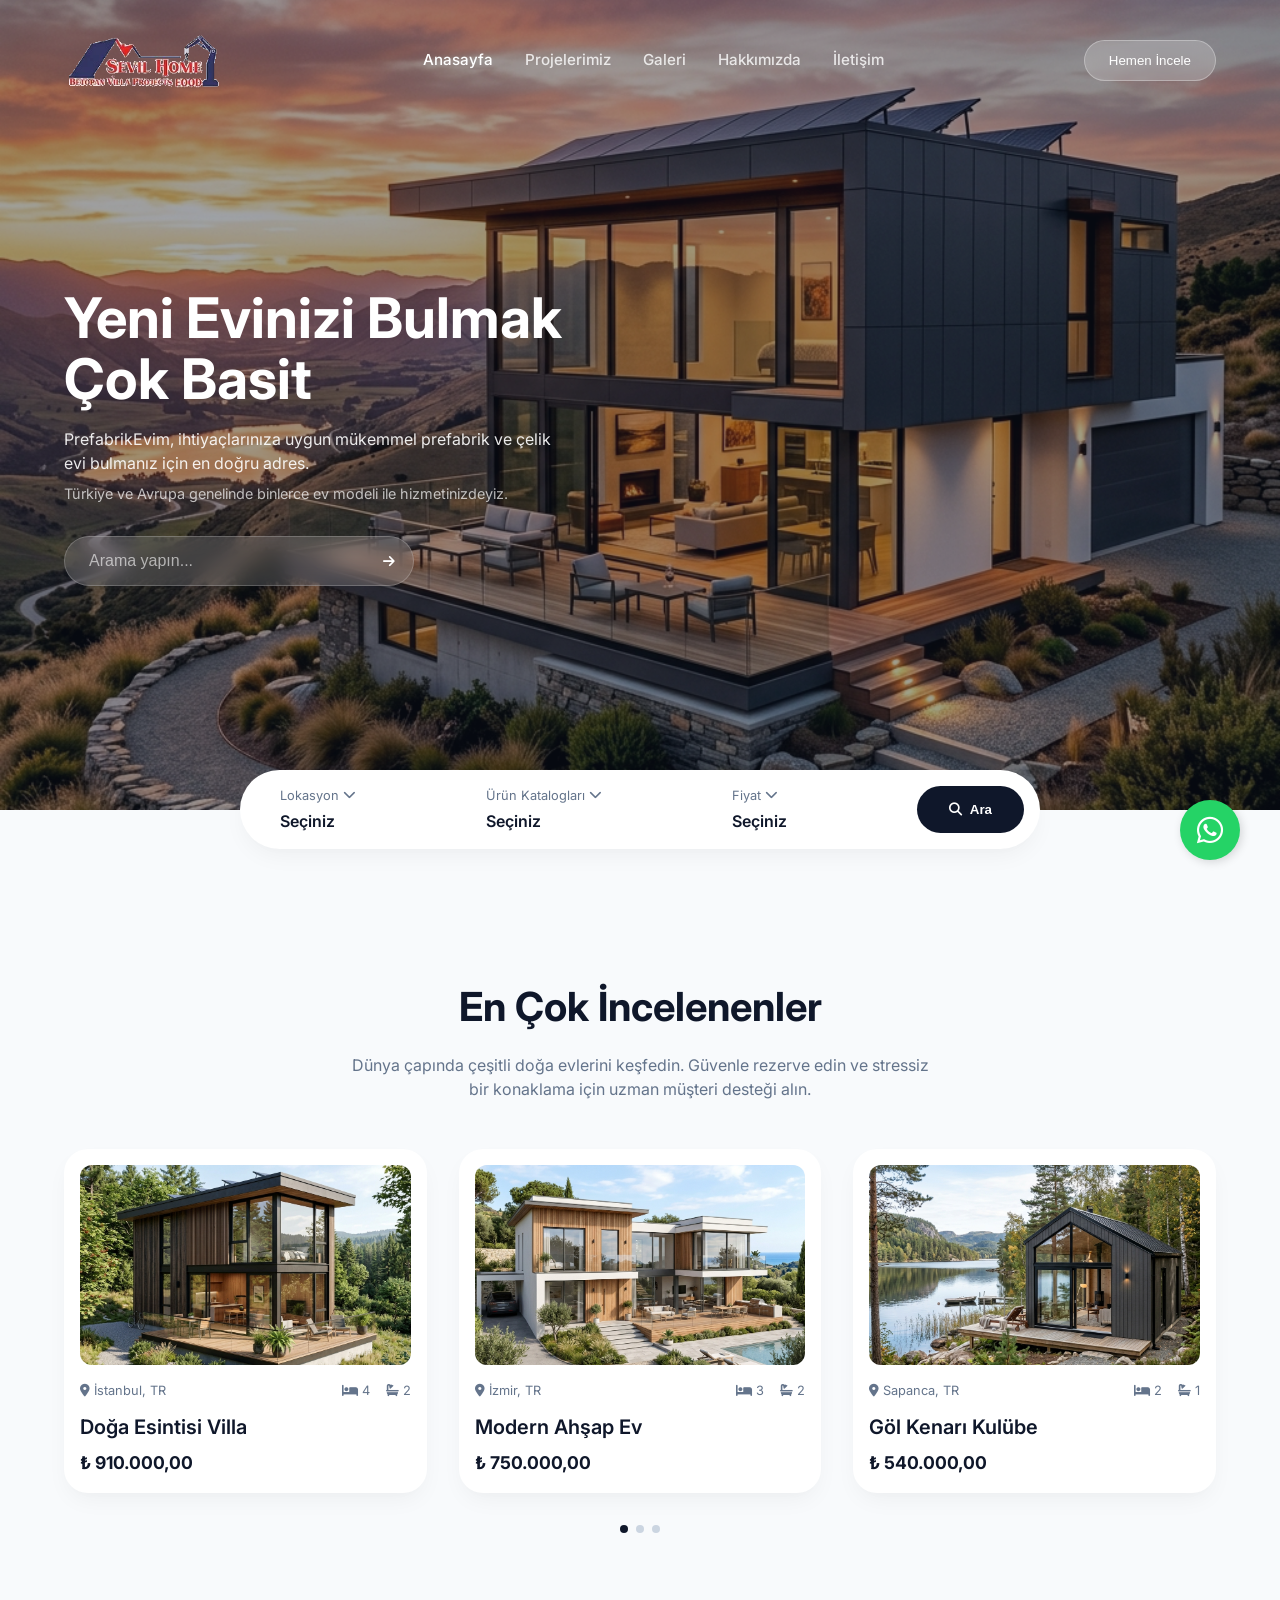
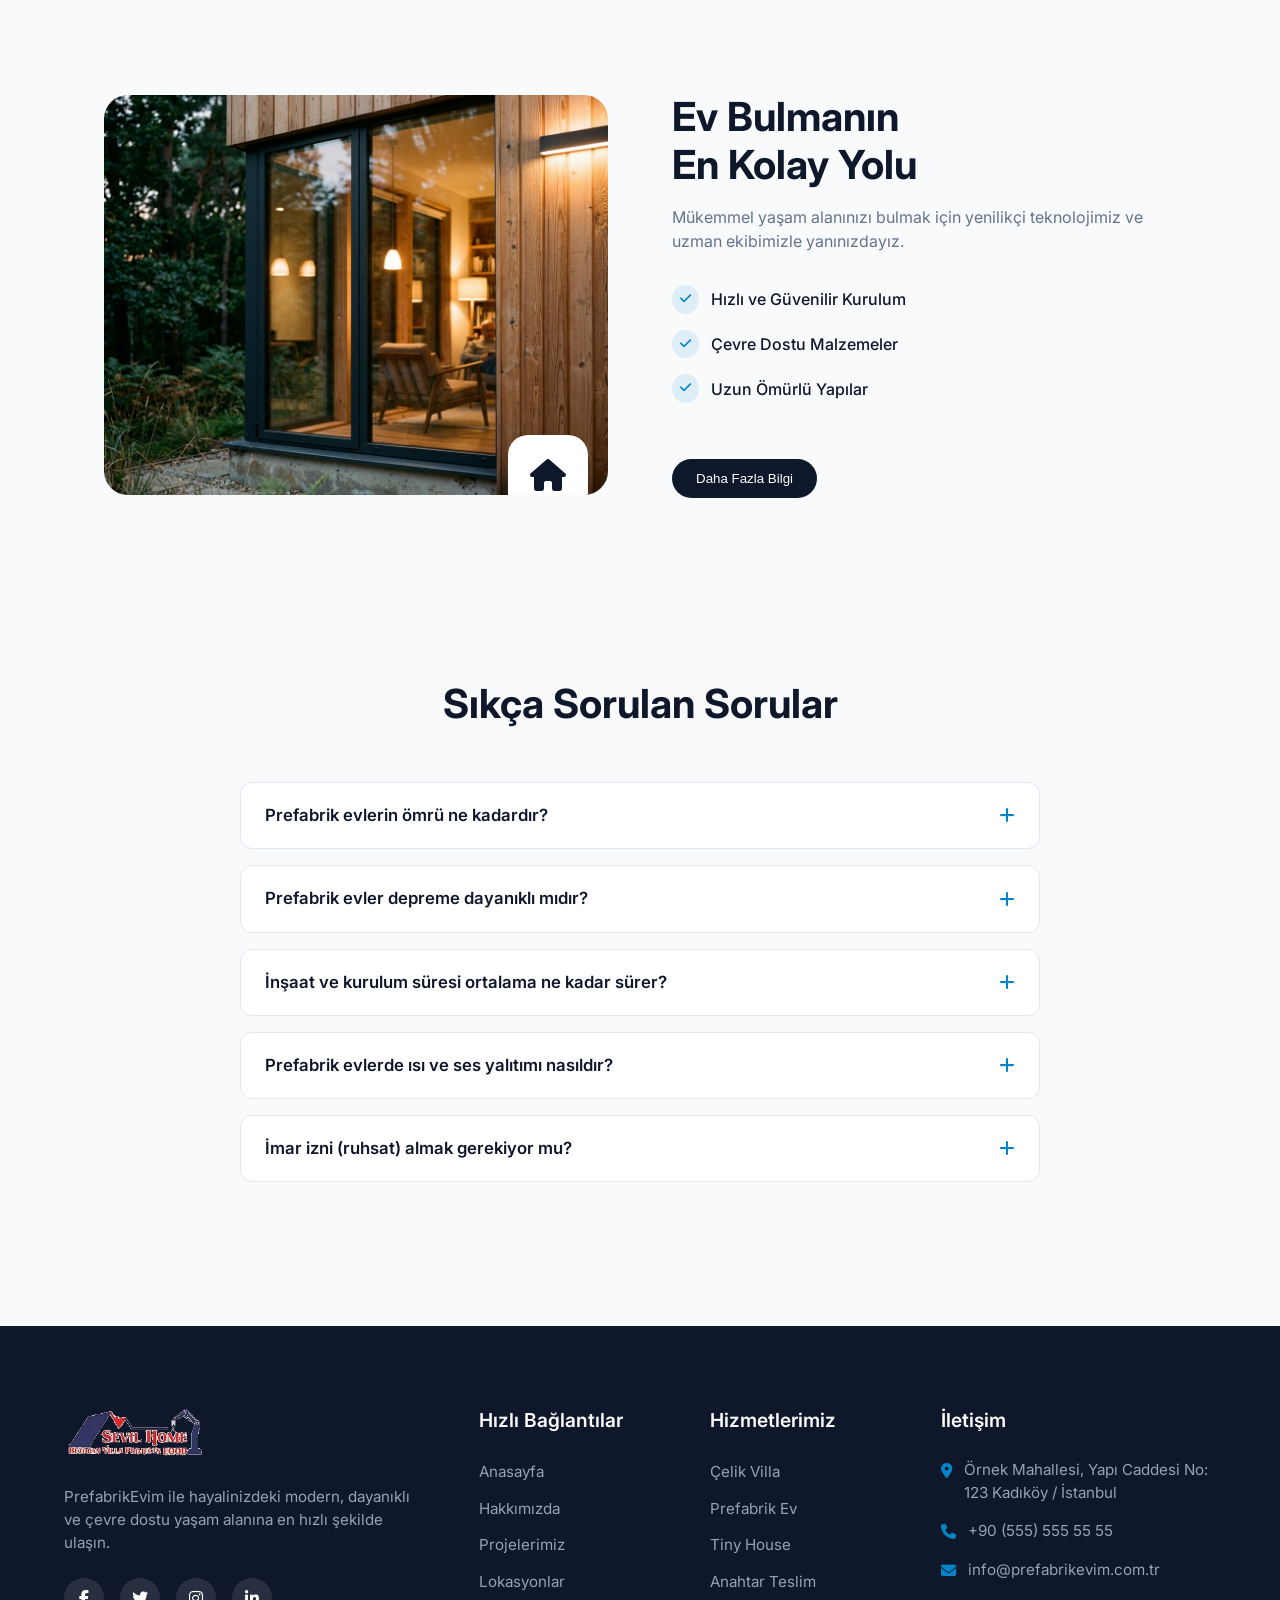
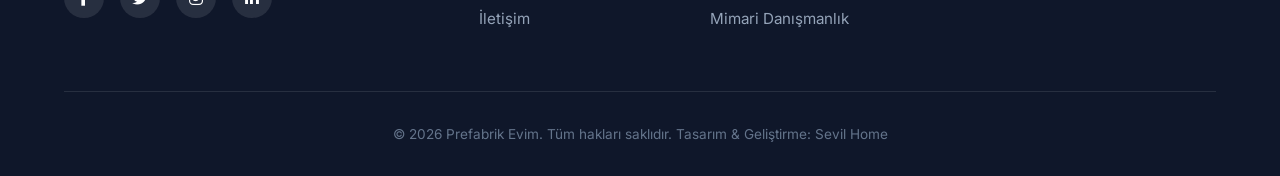
==== index.html @ 85bfe760 "Sevil Home Web Sitesi - Tasarım ve Mobil Uyumluluk Güncellemeleri" ====
<!DOCTYPE html>
<html lang="tr">
<head>
    <meta charset="UTF-8">
    <meta name="viewport" content="width=device-width, initial-scale=1.0">
    <title>Prefabrik Evim - Hayalinizdeki Evi Basitçe Bulun</title>
    <meta name="description" content="En iyi çelik konstrüksiyon ve prefabrik ev modellerini inceleyin. Hayalinizdeki modern, doğa ile iç içe prefabrik evi bulun.">
    <link rel="stylesheet" href="style.css">
    <!-- Google Fonts -->
    <link rel="preconnect" href="https://fonts.googleapis.com">
    <link rel="preconnect" href="https://fonts.gstatic.com" crossorigin>
    <link href="https://fonts.googleapis.com/css2?family=Inter:wght@300;400;500;600;700&display=swap" rel="stylesheet">
    <!-- FontAwesome for Icons -->
    <link rel="stylesheet" href="https://cdnjs.cloudflare.com/ajax/libs/font-awesome/6.4.0/css/all.min.css">
    
    <!-- DataLayer -->
    <script>
        window.dataLayer = window.dataLayer || [];
        function gtag(){dataLayer.push(arguments);}
        
        // Initial page view event
        dataLayer.push({
            'event': 'page_view',
            'page_title': 'Prefabrik Evim - Anasayfa',
            'page_location': window.location.href
        });
    </script>
</head>
<body>
    <!-- Navbar -->
    <header class="navbar">
        <div class="logo">
            <img src="image/sevilhome-kucuk-logo_1.webp" alt="Sevil Home Logo">
        </div>
        <nav class="nav-links">
            <a href="#" class="active">Anasayfa</a>
            <a href="navbar/projelerimiz.html">Projelerimiz</a>
            <a href="navbar/galeri.html">Galeri</a>
            <a href="navbar/hakkimizda.html">Hakkımızda</a>
            <a href="navbar/iletisim.html">İletişim</a>
        </nav>
        <button class="btn-primary" onclick="triggerEvent('try_now_click')">Hemen İncele</button>
        <div class="mobile-menu-icon" onclick="toggleMenu()">
            <i class="fa-solid fa-bars"></i>
        </div>
    </header>

    <main>
        <!-- Hero Section -->
        <section class="hero" id="hero-section">
            <div class="hero-content">
                <h1>Yeni Evinizi Bulmak<br>Çok Basit</h1>
                <p>PrefabrikEvim, ihtiyaçlarınıza uygun mükemmel prefabrik ve çelik evi bulmanız için en doğru adres.</p>
                <p class="sub-desc">Türkiye ve Avrupa genelinde binlerce ev modeli ile hizmetinizdeyiz.</p>
                
                <div class="hero-search">
                    <input type="text" placeholder="Arama yapın..." id="hero-search-input">
                    <button class="btn-icon" onclick="triggerSearch('hero')"><i class="fa-solid fa-arrow-right"></i></button>
                </div>
            </div>
            <div class="hero-image-container">
                <!-- Background is handled via CSS or we can use img -->
            </div>
        </section>

        <!-- Floating Search Box -->
        <div class="floating-search">
            <div class="search-item custom-dropdown" onclick="toggleDropdown(this, event)">
                <span class="label">Lokasyon <i class="fa-solid fa-chevron-down"></i></span>
                <span class="value" id="selected-location">Seçiniz</span>
                <div class="dropdown-menu">
                    <div class="dropdown-option" onclick="selectOption(event, 'Tüm Lokasyonlar', 'selected-location')">Tüm Lokasyonlar</div>
                    <div class="dropdown-option" onclick="selectOption(event, 'İstanbul', 'selected-location')">İstanbul</div>
                    <div class="dropdown-option" onclick="selectOption(event, 'İzmir', 'selected-location')">İzmir</div>
                    <div class="dropdown-option" onclick="selectOption(event, 'Ankara', 'selected-location')">Ankara</div>
                    <div class="dropdown-option" onclick="selectOption(event, 'Antalya', 'selected-location')">Antalya</div>
                </div>
            </div>
            <div class="search-item custom-dropdown" onclick="toggleDropdown(this, event)">
                <span class="label">Ürün Katalogları <i class="fa-solid fa-chevron-down"></i></span>
                <span class="value" id="selected-catalog">Seçiniz</span>
                <div class="dropdown-menu">
                    <div class="dropdown-option" onclick="selectOption(event, 'Tüm Kataloglar', 'selected-catalog')">Tüm Kataloglar</div>
                    <div class="dropdown-option" onclick="selectOption(event, 'Çelik Villa Kataloğu', 'selected-catalog')">Çelik Villa Kataloğu</div>
                    <div class="dropdown-option" onclick="selectOption(event, 'Prefabrik Ev Kataloğu', 'selected-catalog')">Prefabrik Ev Kataloğu</div>
                    <div class="dropdown-option" onclick="selectOption(event, 'Tiny House Kataloğu', 'selected-catalog')">Tiny House Kataloğu</div>
                    <div class="dropdown-option" onclick="selectOption(event, 'Konteyner Kataloğu', 'selected-catalog')">Konteyner Kataloğu</div>
                </div>
            </div>
            <div class="search-item custom-dropdown" onclick="toggleDropdown(this, event)">
                <span class="label">Fiyat <i class="fa-solid fa-chevron-down"></i></span>
                <span class="value" id="selected-price">Seçiniz</span>
                <div class="dropdown-menu">
                    <div class="dropdown-option" onclick="selectOption(event, 'Tüm Fiyatlar', 'selected-price')">Tüm Fiyatlar</div>
                    <div class="dropdown-option" onclick="selectOption(event, '0-500.000 ₺', 'selected-price')">0 – 500.000 ₺</div>
                    <div class="dropdown-option" onclick="selectOption(event, '500.000-1.000.000 ₺', 'selected-price')">500.000 – 1.000.000 ₺</div>
                    <div class="dropdown-option" onclick="selectOption(event, '1.000.000-2.000.000 ₺', 'selected-price')">1.000.000 – 2.000.000 ₺</div>
                    <div class="dropdown-option" onclick="selectOption(event, '2.000.000+ ₺', 'selected-price')">2.000.000+ ₺</div>
                </div>
            </div>
            <button class="btn-search-large" onclick="runSearch()">
                <i class="fa-solid fa-magnifying-glass"></i> Ara
            </button>
        </div>

        <!-- Search Results Section (hidden by default) -->
        <section class="search-results" id="search-results" style="display:none;">
            <div class="search-results-header">
                <h2>Arama Sonuçları</h2>
                <span id="results-count" class="results-count"></span>
                <button class="btn-clear-search" onclick="clearSearch()"><i class="fa-solid fa-xmark"></i> Aramayı Temizle</button>
            </div>
            <div class="cards-grid" id="results-grid"></div>
            <p class="no-results" id="no-results" style="display:none;">Seçtiğiniz kriterlere uygun proje bulunamadı.</p>
        </section>

        <!-- Most Viewed Section -->
        <section class="most-viewed">
            <div class="section-header">
                <h2>En Çok İncelenenler</h2>
                <p>Dünya çapında çeşitli doğa evlerini keşfedin. Güvenle rezerve edin ve stressiz bir konaklama için uzman müşteri desteği alın.</p>
            </div>
            
            <div class="cards-grid">
                <!-- Card 1 -->
                <div class="card"
                    data-lokasyon="istanbul"
                    data-kategori="celik-villa"
                    data-fiyat="910000"
                    onclick="triggerItemView('Doğa Esintisi Villa', '910000')">
                    <div class="card-img">
                        <img src="assets/card1.png" alt="Ocean Breeze Villa" loading="lazy">
                    </div>
                    <div class="card-info">
                        <div class="card-meta">
                            <span><i class="fa-solid fa-location-dot"></i> İstanbul, TR</span>
                            <div class="specs">
                                <span><i class="fa-solid fa-bed"></i> 4</span>
                                <span><i class="fa-solid fa-bath"></i> 2</span>
                            </div>
                        </div>
                        <h3>Doğa Esintisi Villa</h3>
                        <p class="price">₺ 910.000,00</p>
                    </div>
                </div>

                <!-- Card 2 -->
                <div class="card"
                    data-lokasyon="izmir"
                    data-kategori="prefabrik-ev"
                    data-fiyat="750000"
                    onclick="triggerItemView('Modern Ahşap Ev', '750000')">
                    <div class="card-img">
                        <img src="assets/card2.png" alt="Jakson House" loading="lazy">
                    </div>
                    <div class="card-info">
                        <div class="card-meta">
                            <span><i class="fa-solid fa-location-dot"></i> İzmir, TR</span>
                            <div class="specs">
                                <span><i class="fa-solid fa-bed"></i> 3</span>
                                <span><i class="fa-solid fa-bath"></i> 2</span>
                            </div>
                        </div>
                        <h3>Modern Ahşap Ev</h3>
                        <p class="price">₺ 750.000,00</p>
                    </div>
                </div>

                <!-- Card 3 -->
                <div class="card"
                    data-lokasyon="sapanca"
                    data-kategori="tiny-house"
                    data-fiyat="540000"
                    onclick="triggerItemView('Göl Kenarı Kulübe', '540000')">
                    <div class="card-img">
                        <img src="assets/card3.png" alt="Lakeside Cottage" loading="lazy">
                    </div>
                    <div class="card-info">
                        <div class="card-meta">
                            <span><i class="fa-solid fa-location-dot"></i> Sapanca, TR</span>
                            <div class="specs">
                                <span><i class="fa-solid fa-bed"></i> 2</span>
                                <span><i class="fa-solid fa-bath"></i> 1</span>
                            </div>
                        </div>
                        <h3>Göl Kenarı Kulübe</h3>
                        <p class="price">₺ 540.000,00</p>
                    </div>
                </div>
            </div>
            
            <div class="dots">
                <span class="dot active"></span>
                <span class="dot"></span>
                <span class="dot"></span>
            </div>
        </section>

        <!-- Bottom Section -->
        <section class="easiest-method">
            <div class="method-image">
                <img src="assets/bottom.png" alt="Modern Architecture" loading="lazy">
                <div class="home-icon-overlay">
                    <i class="fa-solid fa-house"></i>
                </div>
            </div>
            <div class="method-content">
                <h2>Ev Bulmanın<br>En Kolay Yolu</h2>
                <p>Mükemmel yaşam alanınızı bulmak için yenilikçi teknolojimiz ve uzman ekibimizle yanınızdayız.</p>
                <ul class="features">
                    <li><i class="fa-solid fa-check"></i> Hızlı ve Güvenilir Kurulum</li>
                    <li><i class="fa-solid fa-check"></i> Çevre Dostu Malzemeler</li>
                    <li><i class="fa-solid fa-check"></i> Uzun Ömürlü Yapılar</li>
                </ul>
                <button class="btn-primary mt-4" onclick="triggerEvent('learn_more_click')">Daha Fazla Bilgi</button>
            </div>
        </section>

        <!-- FAQ Section -->
        <section class="faq-section">
            <div class="faq-container">
                <h2 class="faq-title">Sıkça Sorulan Sorular</h2>
                <div class="faq-list">
                    <div class="faq-item">
                        <div class="faq-question" onclick="toggleFaq(this)">
                            <span>Prefabrik evlerin ömrü ne kadardır?</span>
                            <i class="fa-solid fa-plus"></i>
                        </div>
                        <div class="faq-answer">
                            <p>Prefabrik evler, kullanılan malzemeye ve bakımına bağlı olarak ortalama 40-50 yıl ve üzeri ömre sahiptir. Çelik konstrüksiyonlu yapılar ise 100 yıla kadar dayanıklılık gösterebilir.</p>
                        </div>
                    </div>
                    
                    <div class="faq-item">
                        <div class="faq-question" onclick="toggleFaq(this)">
                            <span>Prefabrik evler depreme dayanıklı mıdır?</span>
                            <i class="fa-solid fa-plus"></i>
                        </div>
                        <div class="faq-answer">
                            <p>Evet, prefabrik evler esnek yapıları ve çelik konstrüksiyon destekleri sayesinde şiddetli depremlere karşı oldukça dayanıklı ve güvenlidir.</p>
                        </div>
                    </div>
                    
                    <div class="faq-item">
                        <div class="faq-question" onclick="toggleFaq(this)">
                            <span>İnşaat ve kurulum süresi ortalama ne kadar sürer?</span>
                            <i class="fa-solid fa-plus"></i>
                        </div>
                        <div class="faq-answer">
                            <p>Evin büyüklüğüne ve projenin detaylarına göre değişiklik göstermekle birlikte, fabrikasyon üretimi 1-2 hafta, sahada kurulumu ise ortalama 15-30 gün içerisinde tamamlanmaktadır.</p>
                        </div>
                    </div>
                    
                    <div class="faq-item">
                        <div class="faq-question" onclick="toggleFaq(this)">
                            <span>Prefabrik evlerde ısı ve ses yalıtımı nasıldır?</span>
                            <i class="fa-solid fa-plus"></i>
                        </div>
                        <div class="faq-answer">
                            <p>Kullanılan yüksek yoğunluklu izolasyon malzemeleri (taş yünü, EPS vb.) sayesinde geleneksel betonarme binalara göre çok daha yüksek ısı ve ses yalıtımı sağlar.</p>
                        </div>
                    </div>
                    
                    <div class="faq-item">
                        <div class="faq-question" onclick="toggleFaq(this)">
                            <span>İmar izni (ruhsat) almak gerekiyor mu?</span>
                            <i class="fa-solid fa-plus"></i>
                        </div>
                        <div class="faq-answer">
                            <p>Evet, betonarme evlerde olduğu gibi prefabrik evler için de ilgili belediyeden mimari proje onaylatılarak imar izni ve yapı ruhsatı alınması zorunludur.</p>
                        </div>
                    </div>
                </div>
            </div>
        </section>
    </main>

    <!-- Footer Section -->
    <footer class="footer">
        <div class="footer-container">
            <div class="footer-brand">
                <img src="image/sevilhome-kucuk-logo_1.webp" alt="Sevil Home Logo" class="footer-logo">
                <p>PrefabrikEvim ile hayalinizdeki modern, dayanıklı ve çevre dostu yaşam alanına en hızlı şekilde ulaşın.</p>
                <div class="social-links">
                    <a href="#"><i class="fa-brands fa-facebook-f"></i></a>
                    <a href="#"><i class="fa-brands fa-twitter"></i></a>
                    <a href="#"><i class="fa-brands fa-instagram"></i></a>
                    <a href="#"><i class="fa-brands fa-linkedin-in"></i></a>
                </div>
            </div>
            
            <div class="footer-links">
                <h3>Hızlı Bağlantılar</h3>
                <ul>
                    <li><a href="#">Anasayfa</a></li>
                    <li><a href="#">Hakkımızda</a></li>
                    <li><a href="#">Projelerimiz</a></li>
                    <li><a href="#">Lokasyonlar</a></li>
                    <li><a href="#">İletişim</a></li>
                </ul>
            </div>
            
            <div class="footer-links">
                <h3>Hizmetlerimiz</h3>
                <ul>
                    <li><a href="#">Çelik Villa</a></li>
                    <li><a href="#">Prefabrik Ev</a></li>
                    <li><a href="#">Tiny House</a></li>
                    <li><a href="#">Anahtar Teslim</a></li>
                    <li><a href="#">Mimari Danışmanlık</a></li>
                </ul>
            </div>
            
            <div class="footer-contact">
                <h3>İletişim</h3>
                <p><i class="fa-solid fa-location-dot"></i> Örnek Mahallesi, Yapı Caddesi No: 123 Kadıköy / İstanbul</p>
                <p><i class="fa-solid fa-phone"></i> +90 (555) 555 55 55</p>
                <p><i class="fa-solid fa-envelope"></i> info@prefabrikevim.com.tr</p>
            </div>
        </div>
        <div class="footer-bottom">
            <p>&copy; 2026 Prefabrik Evim. Tüm hakları saklıdır. Tasarım & Geliştirme: Sevil Home</p>
        </div>
    </footer>

    <!-- WhatsApp Floating Icon -->
    <a href="https://api.whatsapp.com/send?phone=359882244146&text=Merhaba" target="_blank" class="whatsapp-float" onclick="triggerWhatsAppClick()">
        <i class="fa-brands fa-whatsapp"></i>
    </a>

    <script src="script.js"></script>
</body>
</html>
---- style.css ----
:root {
    --primary-bg: #f8fafc;
    --text-main: #0f172a;
    --text-light: #64748b;
    --accent: #0284c7;
    --accent-hover: #0369a1;
    --white: #ffffff;
    --card-shadow: 0 10px 25px -5px rgba(0, 0, 0, 0.05), 0 8px 10px -6px rgba(0, 0, 0, 0.01);
    --border-radius: 24px;
    --border-radius-sm: 12px;
}

* {
    margin: 0;
    padding: 0;
    box-sizing: border-box;
}

body {
    font-family: 'Inter', sans-serif;
    background-color: var(--primary-bg);
    color: var(--text-main);
    line-height: 1.5;
    overflow-x: hidden;
}

/* Typography */
h1 { font-size: 3.5rem; font-weight: 700; line-height: 1.1; margin-bottom: 1rem; }
h2 { font-size: 2.5rem; font-weight: 700; color: var(--text-main); }
h3 { font-size: 1.25rem; font-weight: 600; margin-bottom: 0.5rem; }
p { color: var(--text-light); }

/* Buttons */
.btn-primary {
    background-color: rgba(255, 255, 255, 0.2);
    backdrop-filter: blur(10px);
    border: 1px solid rgba(255, 255, 255, 0.3);
    color: var(--white);
    padding: 0.75rem 1.5rem;
    border-radius: 30px;
    font-weight: 500;
    cursor: pointer;
    transition: all 0.3s ease;
}

.btn-primary:hover {
    background-color: rgba(255, 255, 255, 0.3);
}

.btn-search-large {
    background-color: #0f172a;
    color: var(--white);
    border: none;
    padding: 1rem 2rem;
    border-radius: 30px;
    font-weight: 600;
    cursor: pointer;
    transition: background-color 0.3s;
    display: flex;
    align-items: center;
    gap: 0.5rem;
}

.btn-search-large:hover {
    background-color: #1e293b;
}

.btn-icon {
    background: transparent;
    border: none;
    color: var(--white);
    cursor: pointer;
    display: flex;
    align-items: center;
    justify-content: center;
    width: 40px;
    height: 40px;
    border-radius: 50%;
    transition: background-color 0.3s;
}

.btn-icon:hover {
    background-color: rgba(255,255,255,0.2);
}

.mt-4 { margin-top: 1.5rem; }

/* Navbar */
.navbar {
    position: absolute;
    top: 0;
    left: 0;
    width: 100%;
    padding: 2rem 5%;
    display: flex;
    justify-content: space-between;
    align-items: center;
    z-index: 100;
    color: var(--white);
}

.logo {
    display: flex;
    align-items: center;
    gap: 0.5rem;
    font-size: 1.25rem;
    font-weight: 600;
}

.logo img {
    height: 56px;
    width: auto;
    object-fit: contain;
}

.nav-links {
    display: flex;
    gap: 2rem;
}

.nav-links a {
    color: rgba(255, 255, 255, 0.8);
    text-decoration: none;
    font-size: 0.95rem;
    font-weight: 500;
    transition: color 0.3s;
}

.nav-links a:hover, .nav-links a.active {
    color: var(--white);
}

.mobile-menu-icon {
    display: none;
    font-size: 1.5rem;
    cursor: pointer;
}

/* Hero Section */
.hero {
    position: relative;
    padding: 12rem 5% 8rem 5%;
    min-height: 90vh;
    display: flex;
    align-items: center;
    color: var(--white);
    background: #0f172a;
    overflow: hidden;
}

.hero::before {
    content: '';
    position: absolute;
    top: 0;
    left: 0;
    width: 100%;
    height: 100%;
    background-image: url('assets/hero.png');
    background-size: cover;
    background-position: center;
    opacity: 0.6;
    z-index: 0;
}

.hero-content {
    position: relative;
    z-index: 10;
    max-width: 500px;
}

.hero-content p {
    color: rgba(255, 255, 255, 0.9);
    margin-bottom: 0.5rem;
}

.hero-content .sub-desc {
    font-size: 0.9rem;
    color: rgba(255, 255, 255, 0.7);
    margin-bottom: 2rem;
}

.hero-search {
    display: flex;
    align-items: center;
    background-color: rgba(255, 255, 255, 0.15);
    backdrop-filter: blur(10px);
    border: 1px solid rgba(255, 255, 255, 0.2);
    border-radius: 30px;
    padding: 0.25rem 0.25rem 0.25rem 1.5rem;
    max-width: 350px;
}

.hero-search input {
    background: transparent;
    border: none;
    color: var(--white);
    outline: none;
    flex: 1;
    font-size: 1rem;
}

.hero-search input::placeholder {
    color: rgba(255, 255, 255, 0.6);
}

/* Floating Search Box */
.floating-search {
    position: relative;
    z-index: 20;
    background: var(--white);
    max-width: 800px;
    margin: -40px auto 4rem auto;
    border-radius: 40px;
    padding: 1rem 1rem 1rem 2.5rem;
    display: flex;
    justify-content: space-between;
    align-items: center;
    box-shadow: var(--card-shadow);
}

.search-item {
    display: flex;
    flex-direction: column;
    gap: 0.25rem;
}

.search-item .label {
    font-size: 0.8rem;
    color: var(--text-light);
    display: flex;
    align-items: center;
    gap: 0.25rem;
}

.search-item .value {
    font-weight: 600;
    color: var(--text-main);
}

/* Custom Dropdown Styling */
.custom-dropdown {
    position: relative;
    cursor: pointer;
}

.custom-dropdown .dropdown-menu {
    position: absolute;
    top: calc(100% + 10px);
    left: -10px;
    width: 220px;
    background: var(--white);
    border-radius: var(--border-radius-sm);
    box-shadow: 0 10px 25px rgba(0, 0, 0, 0.1);
    padding: 0.5rem 0;
    z-index: 100;
    opacity: 0;
    visibility: hidden;
    transform: translateY(-10px);
    transition: all 0.3s ease;
}

.custom-dropdown.active .dropdown-menu {
    opacity: 1;
    visibility: visible;
    transform: translateY(0);
}

.dropdown-option {
    padding: 0.75rem 1.5rem;
    color: var(--text-main);
    font-size: 0.95rem;
    transition: background-color 0.2s, color 0.2s;
}

.dropdown-option:hover {
    background-color: var(--primary-bg);
    color: var(--accent);
}

.custom-dropdown .fa-chevron-down {
    transition: transform 0.3s;
}

.custom-dropdown.active .fa-chevron-down {
    transform: rotate(180deg);
}

/* Most Viewed Section */
.most-viewed {
    padding: 4rem 5%;
    text-align: center;
}

/* Search Results Section */
.search-results {
    padding: 3rem 5% 2rem;
    max-width: 1300px;
    margin: 0 auto;
    animation: fadeInUp 0.4s ease;
}

@keyframes fadeInUp {
    from { opacity: 0; transform: translateY(20px); }
    to   { opacity: 1; transform: translateY(0); }
}

.search-results-header {
    display: flex;
    align-items: center;
    gap: 1rem;
    margin-bottom: 2rem;
    flex-wrap: wrap;
}

.search-results-header h2 {
    font-size: 1.75rem;
    color: var(--text-main);
}

.results-count {
    background: var(--accent);
    color: #fff;
    padding: 0.25rem 0.75rem;
    border-radius: 20px;
    font-size: 0.85rem;
    font-weight: 600;
}

.btn-clear-search {
    margin-left: auto;
    background: transparent;
    border: 1px solid #e2e8f0;
    color: var(--text-light);
    padding: 0.5rem 1.25rem;
    border-radius: 30px;
    cursor: pointer;
    font-size: 0.9rem;
    display: flex;
    align-items: center;
    gap: 0.5rem;
    transition: all 0.3s;
}

.btn-clear-search:hover {
    border-color: #e74c3c;
    color: #e74c3c;
}

.no-results {
    text-align: center;
    color: var(--text-light);
    font-size: 1.1rem;
    padding: 3rem;
}

.section-header {
    max-width: 600px;
    margin: 0 auto 3rem auto;
}

.section-header p {
    margin-top: 1rem;
}

.cards-grid {
    display: grid;
    grid-template-columns: repeat(auto-fit, minmax(300px, 1fr));
    gap: 2rem;
    max-width: 1200px;
    margin: 0 auto;
}

.card {
    background: var(--white);
    border-radius: var(--border-radius);
    padding: 1rem;
    box-shadow: var(--card-shadow);
    text-align: left;
    cursor: pointer;
    transition: transform 0.3s ease, box-shadow 0.3s ease;
}

.card:hover {
    transform: translateY(-10px);
    box-shadow: 0 20px 25px -5px rgba(0, 0, 0, 0.1), 0 10px 10px -5px rgba(0, 0, 0, 0.04);
}

.card-img {
    width: 100%;
    height: 200px;
    border-radius: var(--border-radius-sm);
    overflow: hidden;
    margin-bottom: 1rem;
}

.card-img img {
    width: 100%;
    height: 100%;
    object-fit: cover;
    transition: transform 0.5s ease;
}

.card:hover .card-img img {
    transform: scale(1.05);
}

.card-meta {
    display: flex;
    justify-content: space-between;
    font-size: 0.8rem;
    color: var(--text-light);
    margin-bottom: 0.75rem;
}

.specs {
    display: flex;
    gap: 1rem;
}

.price {
    font-weight: 700;
    color: var(--text-main);
    font-size: 1.1rem;
    margin-top: 0.25rem;
}

.dots {
    display: flex;
    justify-content: center;
    gap: 0.5rem;
    margin-top: 2rem;
}

.dot {
    width: 8px;
    height: 8px;
    border-radius: 50%;
    background: #cbd5e1;
}

.dot.active {
    background: var(--text-main);
}

/* Easiest Method Section */
.easiest-method {
    padding: 6rem 5%;
    display: flex;
    align-items: center;
    gap: 4rem;
    max-width: 1200px;
    margin: 0 auto;
}

.method-image {
    flex: 1;
    position: relative;
    border-radius: var(--border-radius);
    overflow: hidden;
    height: 400px;
}

.method-image img {
    width: 100%;
    height: 100%;
    object-fit: cover;
}

.home-icon-overlay {
    position: absolute;
    bottom: -20px;
    right: 20px;
    background: var(--white);
    width: 80px;
    height: 80px;
    border-radius: 20px;
    display: flex;
    align-items: center;
    justify-content: center;
    font-size: 2rem;
    color: var(--text-main);
    box-shadow: var(--card-shadow);
}

.method-content {
    flex: 1;
}

.method-content h2 {
    margin-bottom: 1rem;
    line-height: 1.2;
}

.method-content p {
    margin-bottom: 2rem;
}

.features {
    list-style: none;
    margin-bottom: 2rem;
}

.features li {
    display: flex;
    align-items: center;
    gap: 0.75rem;
    margin-bottom: 1rem;
    color: var(--text-main);
    font-weight: 500;
}

.features i {
    color: var(--accent);
    background: rgba(2, 132, 199, 0.1);
    padding: 0.5rem;
    border-radius: 50%;
    font-size: 0.8rem;
}

.method-content .btn-primary {
    background-color: var(--text-main);
    border: none;
}

.method-content .btn-primary:hover {
    background-color: #1e293b;
}

/* WhatsApp Floating Icon */
.whatsapp-float {
    position: fixed;
    width: 60px;
    height: 60px;
    bottom: 40px;
    right: 40px;
    background-color: #25d366;
    color: #FFF;
    border-radius: 50px;
    text-align: center;
    font-size: 30px;
    box-shadow: 2px 2px 10px rgba(0,0,0,0.15);
    z-index: 100;
    display: flex;
    align-items: center;
    justify-content: center;
    text-decoration: none;
    transition: transform 0.3s ease;
    animation: pulse 2s infinite;
}

.whatsapp-float:hover {
    transform: scale(1.1);
}

@keyframes pulse {
    0% { transform: scale(1); box-shadow: 0 0 0 0 rgba(37, 211, 102, 0.7); }
    70% { transform: scale(1.05); box-shadow: 0 0 0 15px rgba(37, 211, 102, 0); }
    100% { transform: scale(1); box-shadow: 0 0 0 0 rgba(37, 211, 102, 0); }
}

/* FAQ Section */
.faq-section {
    padding: 5rem 5%;
    background-color: var(--primary-bg);
}

.faq-container {
    max-width: 800px;
    margin: 0 auto;
}

.faq-title {
    text-align: center;
    margin-bottom: 3rem;
    color: var(--text-main);
}

.faq-list {
    display: flex;
    flex-direction: column;
    gap: 1rem;
}

.faq-item {
    background: var(--white);
    border: 1px solid #e2e8f0;
    border-radius: var(--border-radius-sm);
    overflow: hidden;
    transition: all 0.3s ease;
}

.faq-item:hover {
    border-color: #cbd5e1;
    box-shadow: 0 4px 6px -1px rgba(0, 0, 0, 0.05);
}

.faq-question {
    padding: 1.25rem 1.5rem;
    display: flex;
    justify-content: space-between;
    align-items: center;
    cursor: pointer;
    font-weight: 600;
    color: var(--text-main);
    font-size: 1.05rem;
}

.faq-question i {
    color: var(--accent);
    transition: transform 0.3s ease;
}

.faq-answer {
    max-height: 0;
    overflow: hidden;
    transition: max-height 0.4s ease, padding 0.4s ease;
    background: #fdfdfd;
}

.faq-answer p {
    padding: 0 1.5rem;
    margin: 0;
    opacity: 0;
    transition: opacity 0.3s ease;
    color: var(--text-light);
    line-height: 1.6;
}

.faq-item.active .faq-answer {
    max-height: 500px;
    padding-bottom: 1.25rem;
}

.faq-item.active .faq-answer p {
    opacity: 1;
}

/* Footer */
.footer {
    background-color: #0f172a;
    color: #e2e8f0;
    padding: 5rem 5% 2rem;
    margin-top: 4rem;
}

.footer-container {
    max-width: 1200px;
    margin: 0 auto;
    display: grid;
    grid-template-columns: 2fr 1fr 1fr 1.5fr;
    gap: 3rem;
    margin-bottom: 3rem;
}

.footer-brand .footer-logo {
    height: 50px;
    width: auto;
    object-fit: contain;
    margin-bottom: 1.5rem;
}

.footer-brand p {
    color: #94a3b8;
    margin-bottom: 1.5rem;
    font-size: 0.95rem;
}

.social-links {
    display: flex;
    gap: 1rem;
}

.social-links a {
    display: flex;
    align-items: center;
    justify-content: center;
    width: 40px;
    height: 40px;
    border-radius: 50%;
    background-color: rgba(255, 255, 255, 0.1);
    color: #fff;
    text-decoration: none;
    transition: all 0.3s ease;
}

.social-links a:hover {
    background-color: var(--accent);
    transform: translateY(-3px);
}

.footer-links h3, .footer-contact h3 {
    color: #fff;
    margin-bottom: 1.5rem;
    font-size: 1.2rem;
}

.footer-links ul {
    list-style: none;
}

.footer-links li {
    margin-bottom: 0.75rem;
}

.footer-links a {
    color: #94a3b8;
    text-decoration: none;
    transition: color 0.3s ease;
    font-size: 0.95rem;
}

.footer-links a:hover {
    color: var(--accent);
}

.footer-contact p {
    color: #94a3b8;
    margin-bottom: 1rem;
    display: flex;
    align-items: flex-start;
    gap: 0.75rem;
    font-size: 0.95rem;
}

.footer-contact i {
    color: var(--accent);
    margin-top: 0.25rem;
}

.footer-bottom {
    max-width: 1200px;
    margin: 0 auto;
    padding-top: 2rem;
    border-top: 1px solid rgba(255, 255, 255, 0.1);
    text-align: center;
}

.footer-bottom p {
    color: #64748b;
    font-size: 0.85rem;
}

/* Responsive Design */
@media (max-width: 992px) {
    .floating-search {
        flex-direction: column;
        align-items: stretch;
        gap: 1rem;
        padding: 1.5rem;
        margin-top: -60px;
        width: 90%;
    }
    
    .search-item {
        border-right: none;
        border-bottom: 1px solid #eee;
        padding-bottom: 1rem;
        padding-left: 0;
    }

    .search-item:last-of-type { border-bottom: none; }

    .btn-search-large {
        width: 100%;
        justify-content: center;
        padding: 1rem;
    }

    .easiest-method {
        flex-direction: column;
        gap: 2rem;
    }
    
    .method-image {
        width: 100%;
    }

    .footer-container {
        grid-template-columns: 1fr 1fr;
    }
}

@media (max-width: 768px) {
    h1 { font-size: 2.25rem !important; line-height: 1.2; }
    h2 { font-size: 1.75rem !important; }
    
    .navbar {
        padding: 1rem 5%;
    }

    .nav-links {
        display: flex;
        position: fixed;
        top: 0;
        right: 0;
        width: 80%;
        height: 100vh;
        background: rgba(15, 23, 42, 0.98);
        backdrop-filter: blur(15px);
        flex-direction: column;
        justify-content: center;
        align-items: center;
        gap: 2.5rem;
        padding: 2rem;
        transform: translateX(100%);
        transition: transform 0.4s cubic-bezier(0.4, 0, 0.2, 1);
        z-index: 999;
    }
    
    .nav-links.active {
        transform: translateX(0);
        box-shadow: -10px 0 30px rgba(0,0,0,0.3);
    }

    .nav-links a {
        font-size: 1.25rem;
        color: #fff;
    }
    
    .mobile-menu-icon {
        display: block;
        position: relative;
        z-index: 1000;
        color: #fff;
        font-size: 1.5rem;
    }
    
    .navbar .btn-primary {
        display: none;
    }

    .hero {
        padding-top: 6rem;
        padding-bottom: 4rem;
        min-height: auto;
    }

    .hero-content {
        padding-right: 0;
        text-align: center;
    }

    .hero-search {
        margin: 2rem auto 0;
        width: 100%;
        max-width: 400px;
    }

    .cards-grid {
        grid-template-columns: 1fr;
        gap: 2rem;
    }

    .whatsapp-float {
        bottom: 25px;
        right: 25px;
        width: 55px;
        height: 55px;
        font-size: 28px;
    }

    .footer-container {
        grid-template-columns: 1fr;
        gap: 2.5rem;
        text-align: center;
    }

    .footer-contact p, .social-links {
        justify-content: center;
    }
}
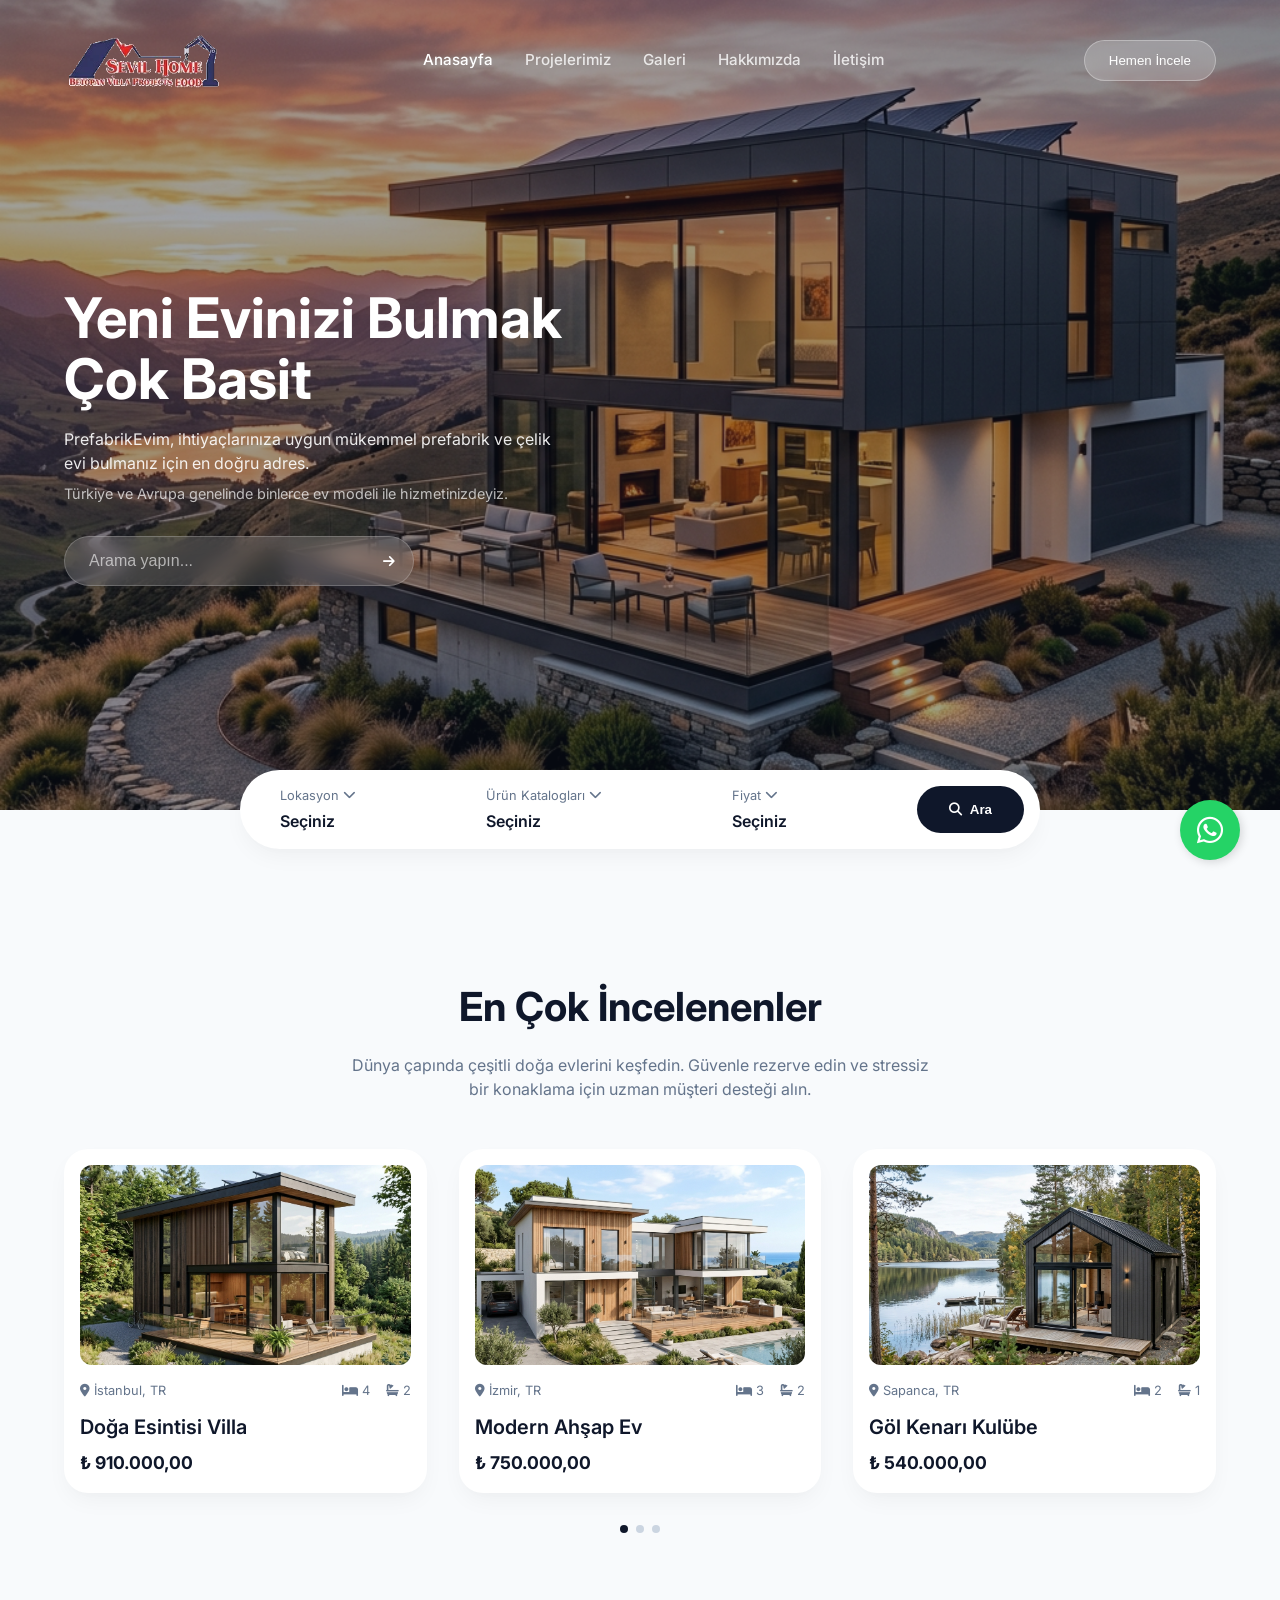
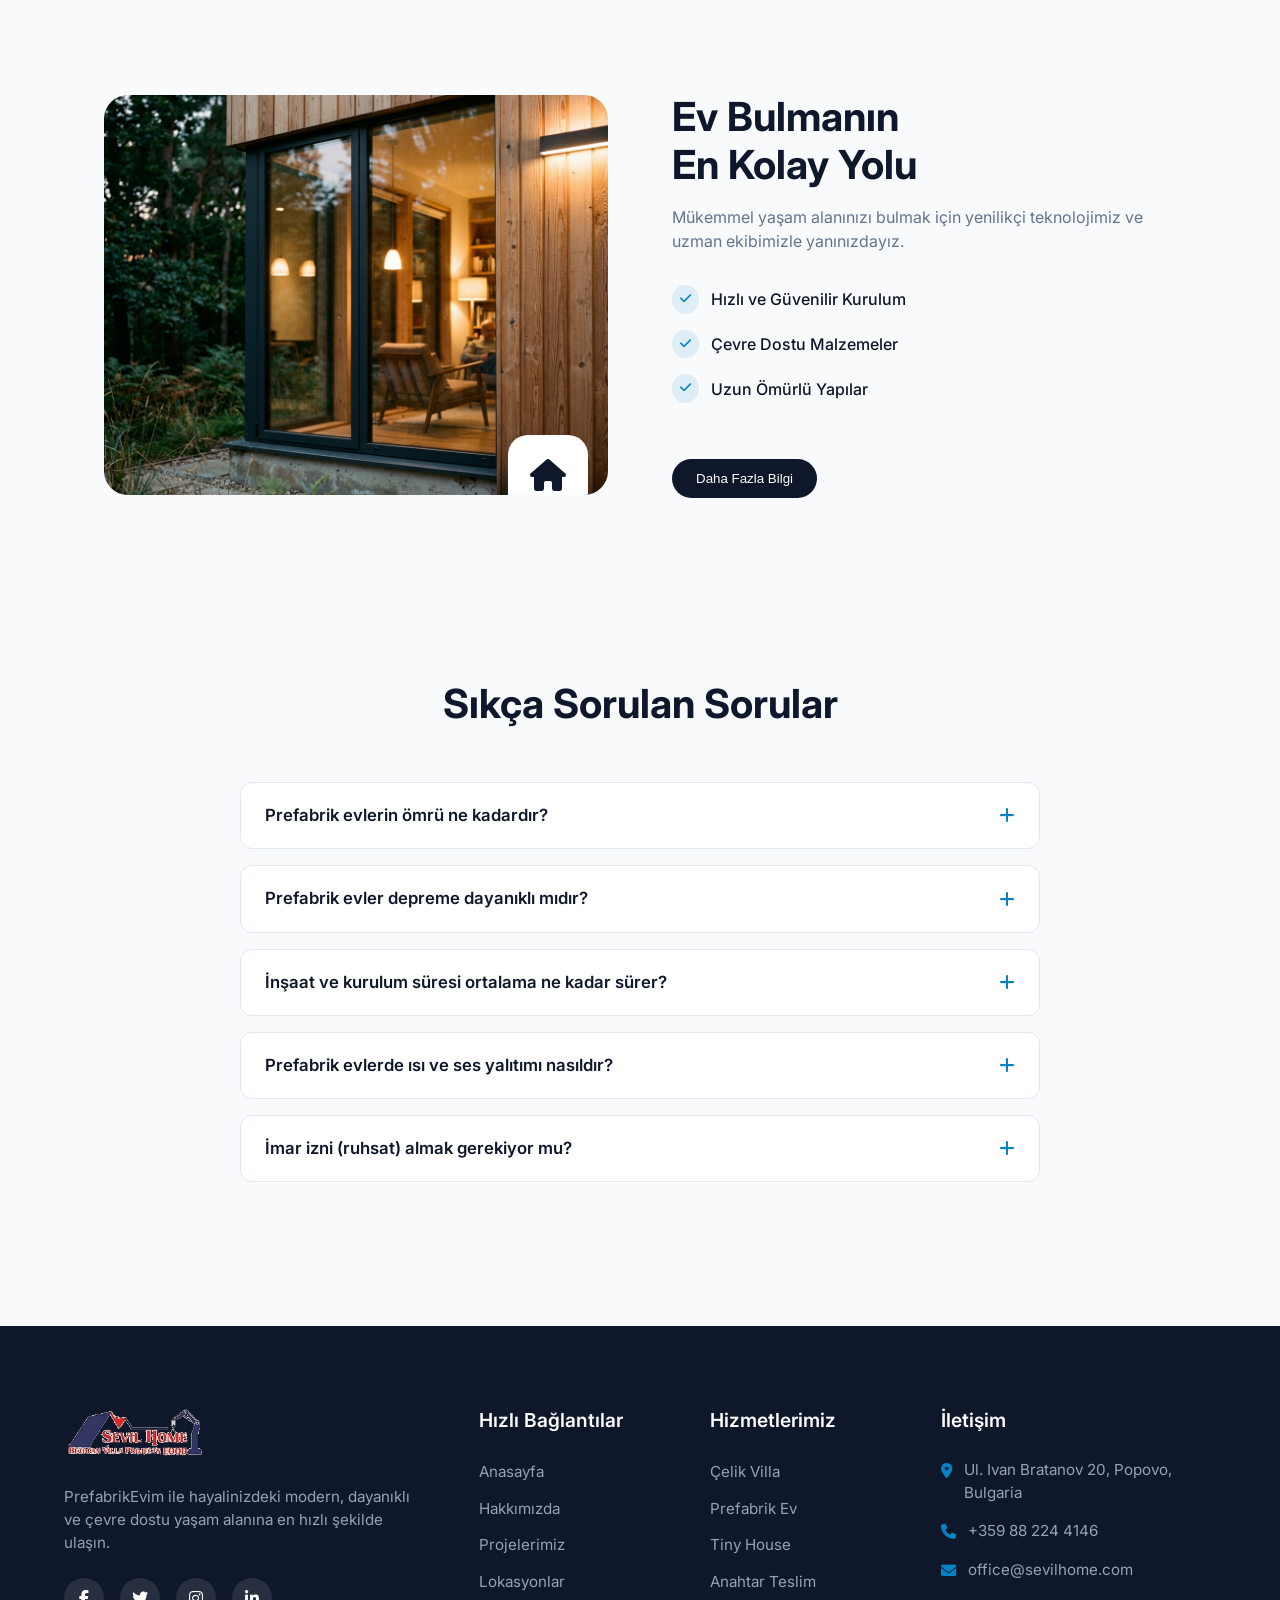
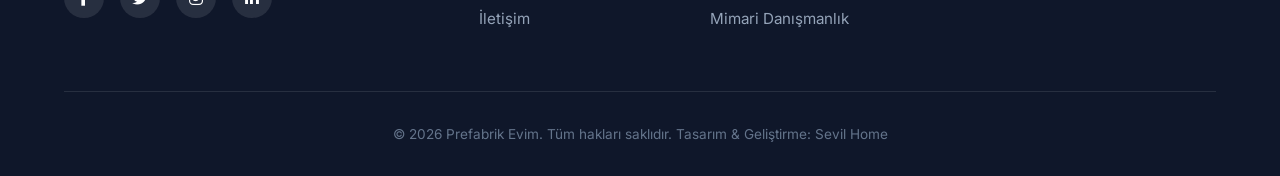
==== commit 97a862c9: "feat: footer adres/telefon/email tum sayfalarda tiklanilebilir yapildi" ====
--- a/index.html
+++ b/index.html
@@ -40,9 +40,7 @@
             <a href="navbar/iletisim.html">İletişim</a>
         </nav>
         <button class="btn-primary" onclick="triggerEvent('try_now_click')">Hemen İncele</button>
-        <div class="mobile-menu-icon" onclick="toggleMenu()">
-            <i class="fa-solid fa-bars"></i>
-        </div>
+
     </header>
 
     <main>
@@ -313,9 +311,9 @@
             
             <div class="footer-contact">
                 <h3>İletişim</h3>
-                <p><i class="fa-solid fa-location-dot"></i> Örnek Mahallesi, Yapı Caddesi No: 123 Kadıköy / İstanbul</p>
-                <p><i class="fa-solid fa-phone"></i> +90 (555) 555 55 55</p>
-                <p><i class="fa-solid fa-envelope"></i> info@prefabrikevim.com.tr</p>
+                <p><i class="fa-solid fa-location-dot"></i> <a href="https://maps.google.com/?q=Ul.+Ivan+Bratanov+20,+Popovo,+Bulgaria" target="_blank" style="color:inherit;text-decoration:none;">Ul. Ivan Bratanov 20, Popovo, Bulgaria</a></p>
+                <p><i class="fa-solid fa-phone"></i> <a href="tel:+359882244146" style="color:inherit;text-decoration:none;">+359 88 224 4146</a></p>
+                <p><i class="fa-solid fa-envelope"></i> <a href="mailto:office@sevilhome.com" style="color:inherit;text-decoration:none;">office@sevilhome.com</a></p>
             </div>
         </div>
         <div class="footer-bottom">
@@ -328,6 +326,30 @@
         <i class="fa-brands fa-whatsapp"></i>
     </a>
 
+    <!-- Mobile Bottom Navigation Bar -->
+    <nav class="mobile-bottom-nav" id="mobileBottomNav">
+        <a href="#" class="bottom-nav-item active" id="bnav-home">
+            <i class="fa-solid fa-house"></i>
+            <span>Anasayfa</span>
+        </a>
+        <a href="navbar/projelerimiz.html" class="bottom-nav-item" id="bnav-projects">
+            <i class="fa-solid fa-building"></i>
+            <span>Projeler</span>
+        </a>
+        <a href="navbar/galeri.html" class="bottom-nav-item" id="bnav-gallery">
+            <i class="fa-solid fa-images"></i>
+            <span>Galeri</span>
+        </a>
+        <a href="navbar/hakkimizda.html" class="bottom-nav-item" id="bnav-about">
+            <i class="fa-solid fa-circle-info"></i>
+            <span>Hakkımızda</span>
+        </a>
+        <a href="navbar/iletisim.html" class="bottom-nav-item" id="bnav-contact">
+            <i class="fa-solid fa-phone"></i>
+            <span>İletişim</span>
+        </a>
+    </nav>
+
     <script src="script.js"></script>
 </body>
 </html>
--- a/style.css
+++ b/style.css
@@ -868,4 +868,92 @@
     .footer-contact p, .social-links {
         justify-content: center;
     }
-}
+
+    /* Mobile Bottom Navigation Bar */
+    .mobile-bottom-nav {
+        display: flex;
+        position: fixed;
+        bottom: 0;
+        left: 0;
+        right: 0;
+        height: 68px;
+        background: rgba(255, 255, 255, 0.97);
+        backdrop-filter: blur(20px);
+        -webkit-backdrop-filter: blur(20px);
+        border-top: 1px solid rgba(0, 0, 0, 0.08);
+        box-shadow: 0 -4px 24px rgba(0, 0, 0, 0.10);
+        z-index: 1000;
+        justify-content: space-around;
+        align-items: center;
+        padding: 0 4px;
+        border-radius: 20px 20px 0 0;
+    }
+
+    .bottom-nav-item {
+        display: flex;
+        flex-direction: column;
+        align-items: center;
+        justify-content: center;
+        gap: 4px;
+        text-decoration: none;
+        color: #94a3b8;
+        font-size: 0.65rem;
+        font-weight: 500;
+        flex: 1;
+        padding: 8px 0;
+        border-radius: 14px;
+        transition: all 0.25s ease;
+        position: relative;
+    }
+
+    .bottom-nav-item i {
+        font-size: 1.25rem;
+        transition: all 0.25s ease;
+    }
+
+    .bottom-nav-item.active {
+        color: var(--accent);
+    }
+
+    .bottom-nav-item.active i {
+        transform: translateY(-2px);
+    }
+
+    .bottom-nav-item.active::before {
+        content: '';
+        position: absolute;
+        top: 6px;
+        left: 50%;
+        transform: translateX(-50%);
+        width: 36px;
+        height: 36px;
+        background: rgba(2, 132, 199, 0.1);
+        border-radius: 12px;
+        z-index: -1;
+    }
+
+    .bottom-nav-item:active {
+        transform: scale(0.92);
+    }
+
+    /* Body bottom padding so content isn't hidden behind the bar */
+    body {
+        padding-bottom: 68px;
+    }
+
+    /* WhatsApp icon stays above bottom nav */
+    .whatsapp-float {
+        bottom: 84px !important;
+        right: 18px !important;
+        width: 50px !important;
+        height: 50px !important;
+        font-size: 24px !important;
+    }
+}
+
+/* Desktop: hide bottom nav */
+@media (min-width: 769px) {
+    .mobile-bottom-nav {
+        display: none;
+    }
+}
